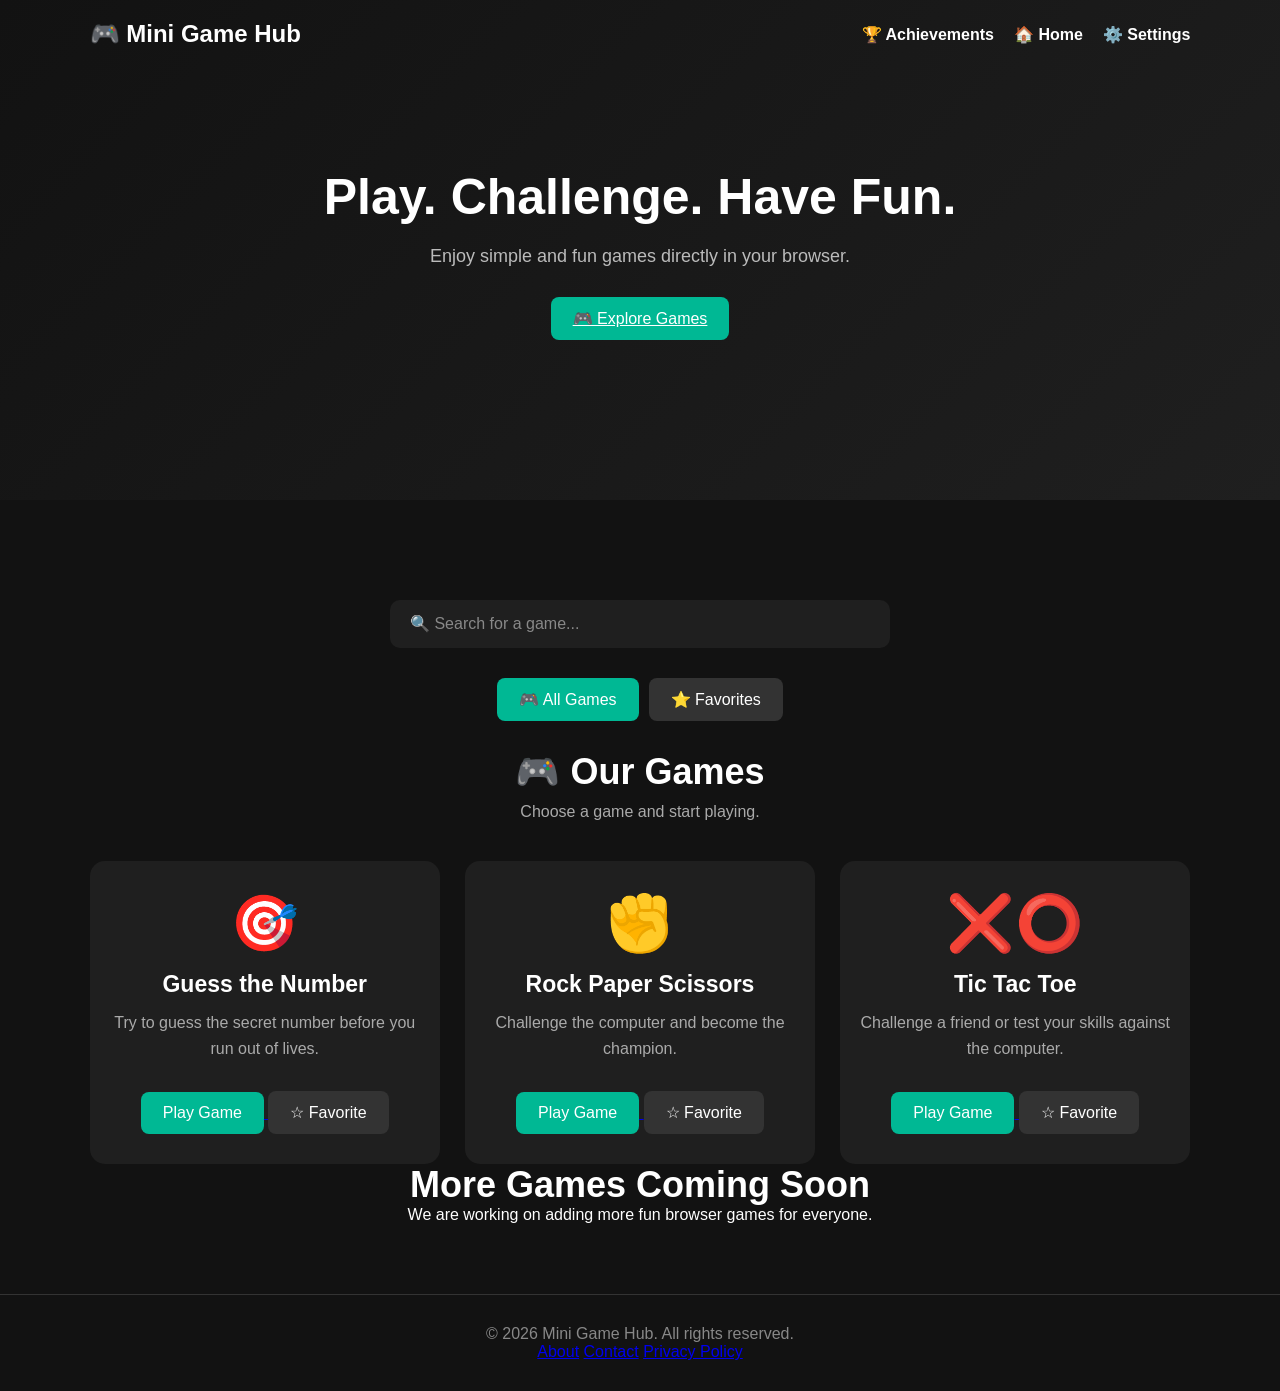
==== index.html @ bd2a7c8f "Add files via upload" ====
<!DOCTYPE html>
<html lang="en">
<head>
    <meta charset="UTF-8">
    <meta name="viewport" content="width=device-width, initial-scale=1.0">

    <meta name="description" content="Mini Game Hub - Play fun browser games for free.">

    <meta property="og:title" content="Mini Game Hub">

<meta property="og:description"
      content="Play free browser games directly in your browser.">

<meta property="og:type" content="website">

    <title>Mini Game Hub - Free Browser Games</title>

    <link rel="stylesheet" href="style.css">
    <link rel="icon" href="favicon.png">
</head>

<body>

<header class="hero">

    <nav>
    <h2>🎮 Mini Game Hub</h2>

    <div class="nav-links">
        <a href="/games/achievements.html">🏆 Achievements</a>
        <a href="index.html">🏠 Home</a>
        <a href="games/settings.html">⚙️ Settings</a>
    </div>
</nav>
    <div class="hero-content">

        <h1>Play. Challenge. Have Fun.</h1>

        <p>
            Enjoy simple and fun games directly in your browser.
        </p>

       <a href="#games" class="explore-button">
    🎮 Explore Games
</a>
    </div>

</header>


<main>

    <section id="games" class="games-section">

        <div class="search-box">
    <input
        type="text"
        id="gameSearch"
        placeholder="🔍 Search for a game..."
    >
</div>

<div class="filter-buttons">
    <button id="allGamesBtn" class="active">🎮 All Games</button>
    <button id="favoritesBtn">⭐ Favorites</button>
</div>

        <h2>🎮 Our Games</h2>

        <p class="section-description">
            Choose a game and start playing.
        </p>


        <div class="games">


            <!-- Guess the Number -->

            <div class="card game-card" data-name="guess the number">

                <div class="game-icon">🎯</div>

                <h3>Guess the Number</h3>

                <p>
                    Try to guess the secret number before you run out of lives.
                </p>

                <a href="games/guess-number.html">
                    <button>Play Game</button>
                </a>

                <button class="favorite-btn" data-game="guess the number">
                    ☆ Favorite
                </button>

            </div>


            <!-- Rock Paper Scissors -->

            <div class="card game-card" data-name="rock paper scissors">

                <div class="game-icon">✊</div>

                <h3>Rock Paper Scissors</h3>

                <p>
                    Challenge the computer and become the champion.
                </p>

                <a href="games/rock-paper-scissors.html">
                    <button>Play Game</button>
                </a>

                <button class="favorite-btn" data-game="rock paper scissors">
                    ☆ Favorite
                </button>

            </div>


            <!-- Tic Tac Toe -->

            <div class="card game-card" data-name="tic tac toe">

                <div class="game-icon">❌⭕</div>

                <h3>Tic Tac Toe</h3>

                <p>
                    Challenge a friend or test your skills against the computer.
                </p>

                <a href="games/tic-tac-toe.html">
                    <button>Play Game</button>
                </a>

               <button class="favorite-btn" data-game="tic tac toe">
                   ☆ Favorite
              </button>

            </div>


        </div>

        <section>
    <h2>More Games Coming Soon</h2>

    <p>
        We are working on adding more fun browser games for everyone.
    </p>
</section>

    </section>

</main>


<footer>

    <p>
        © 2026 Mini Game Hub. All rights reserved.
    </p>

    <div>
    <a href="pages/about.html">About</a>
    <a href="pages/contact.html">Contact</a>
    <a href="pages/privacy-policy.html">Privacy Policy</a>

    </div>

</footer>


<script src="script.js"></script>

</body>
</html>
---- style.css ----
*{
    margin:0;
    padding:0;
    box-sizing:border-box;
    font-family:Arial,sans-serif;
}

html{
    scroll-behavior:smooth;
}

body{
    background:#121212;
    color:white;
}


/* Navigation */

nav{
    display:flex;
    justify-content:space-between;
    align-items:center;

    padding:20px 7%;
}

nav h2{
    font-size:24px;
}

nav a{
    color:white;
    text-decoration:none;
}


/* Hero */

.hero{
    min-height:500px;

    background:linear-gradient(
        135deg,
        #121212,
        #1f1f1f
    );
}

.hero-content{
    text-align:center;

    padding:100px 20px;
}

.hero-content h1{
    font-size:50px;
    margin-bottom:20px;
}

.hero-content p{
    color:#bbb;
    font-size:18px;
    margin-bottom:30px;
}


/* Buttons */

button{
    padding:12px 22px;

    border:none;
    border-radius:8px;

    background:#00b894;

    color:white;

    font-size:16px;

    cursor:pointer;

    transition:.2s;
}

button:hover{
    transform:translateY(-2px);
    background:#00a383;
}

button:active{
    transform:scale(.96);
}

.explore-button{
    display:inline-block;
    padding:12px 22px;

    border:none;
    border-radius:8px;

    background:#00b894;

    color:white;

    font-size:16px;

    cursor:pointer;

    transition:.2s;
}


/* Games */

.games-section{
    padding:70px 7%;

    text-align:center;
}

.games-section h2{
    font-size:36px;
}

.section-description{
    color:#aaa;
    margin-top:10px;
    margin-bottom:40px;
}


.games{
    display:grid;

    grid-template-columns:
        repeat(auto-fit,minmax(250px,1fr));

    gap:25px;
}


.card{
    background:#1f1f1f;

    padding:30px 20px;

    border-radius:15px;

    transition:.3s;
}

.card:hover{
    transform:translateY(-8px);
}

.game-icon{
    font-size:55px;
    margin-bottom:15px;
}

.card h3{
    font-size:23px;
    margin-bottom:12px;
}

.card p{
    color:#aaa;

    line-height:1.6;

    margin-bottom:20px;
}


/* Footer */

footer{
    text-align:center;

    padding:30px;

    border-top:1px solid #333;

    color:#888;
}


/* Mobile */

@media(max-width:600px){

    .hero-content h1{
        font-size:36px;
    }

    nav{
        padding:20px;
    }

    .games-section{
        padding:50px 20px;
    }

    .container{
    margin:30px 15px;
    padding:20px;
}

.setting{
    flex-direction:column;
    gap:10px;
}

.setting label{
    justify-content:space-between;
}

}

.search-box{
    margin:30px auto;
    max-width:500px;
}

.search-box input{
    width:100%;
    padding:15px 20px;

    border:none;
    border-radius:10px;

    background:#1f1f1f;
    color:white;

    font-size:16px;
    outline:none;
}

.search-box input::placeholder{
    color:#888;
}

.search-box input:focus{
    box-shadow:0 0 0 2px #00b894;
}

.favorite-btn{
    background:#333;
    margin-top:10px;
}

.favorite-btn:hover{
    background:#444;
}

.favorite-btn.active{
    background:#e67e22;
}

.filter-buttons{
    display:flex;
    justify-content:center;
    gap:10px;
    margin-bottom:30px;
}

.filter-buttons button{
    background:#333;
}

.filter-buttons button.active{
    background:#00b894;
}

body.light{

    background:#f5f5f5;

    color:#222;

}

body.light .hero{

    background:linear-gradient(
        135deg,
        #ffffff,
        #eeeeee
    );

}

body.light nav{

    background:white;

}

body.light .card{

    background:white;

    color:#222;

}

body.light .card p{

    color:#555;

}

body.light footer{

    border-top:1px solid #ccc;

    color:#555;

}

/* ==========================
   Settings Page
========================== */

.container{
    max-width:600px;
    margin:60px auto;
    padding:30px;
    background:#1f1f1f;
    border-radius:15px;
    text-align:center;
}

.container h1{
    margin-bottom:30px;
}

.setting{
    display:flex;
    justify-content:space-between;
    align-items:center;
    background:#2a2a2a;
    padding:15px 20px;
    margin:15px 0;
    border-radius:10px;
}

.setting label{
    font-size:18px;
    width:100%;
    display:flex;
    justify-content:space-between;
    align-items:center;
}

.setting input{
    width:20px;
    height:20px;
    cursor:pointer;
}

#resetDataBtn{
    background:#e74c3c;
    margin-top:20px;
}

#resetDataBtn:hover{
    background:#c0392b;
}

.nav-links{
    display:flex;
    gap:20px;
    align-items:center;
}

.nav-links a{
    text-decoration:none;
    color:white;
    font-weight:bold;
    transition:0.3s;
}

.nav-links a:hover{
    color:#00b894;
}
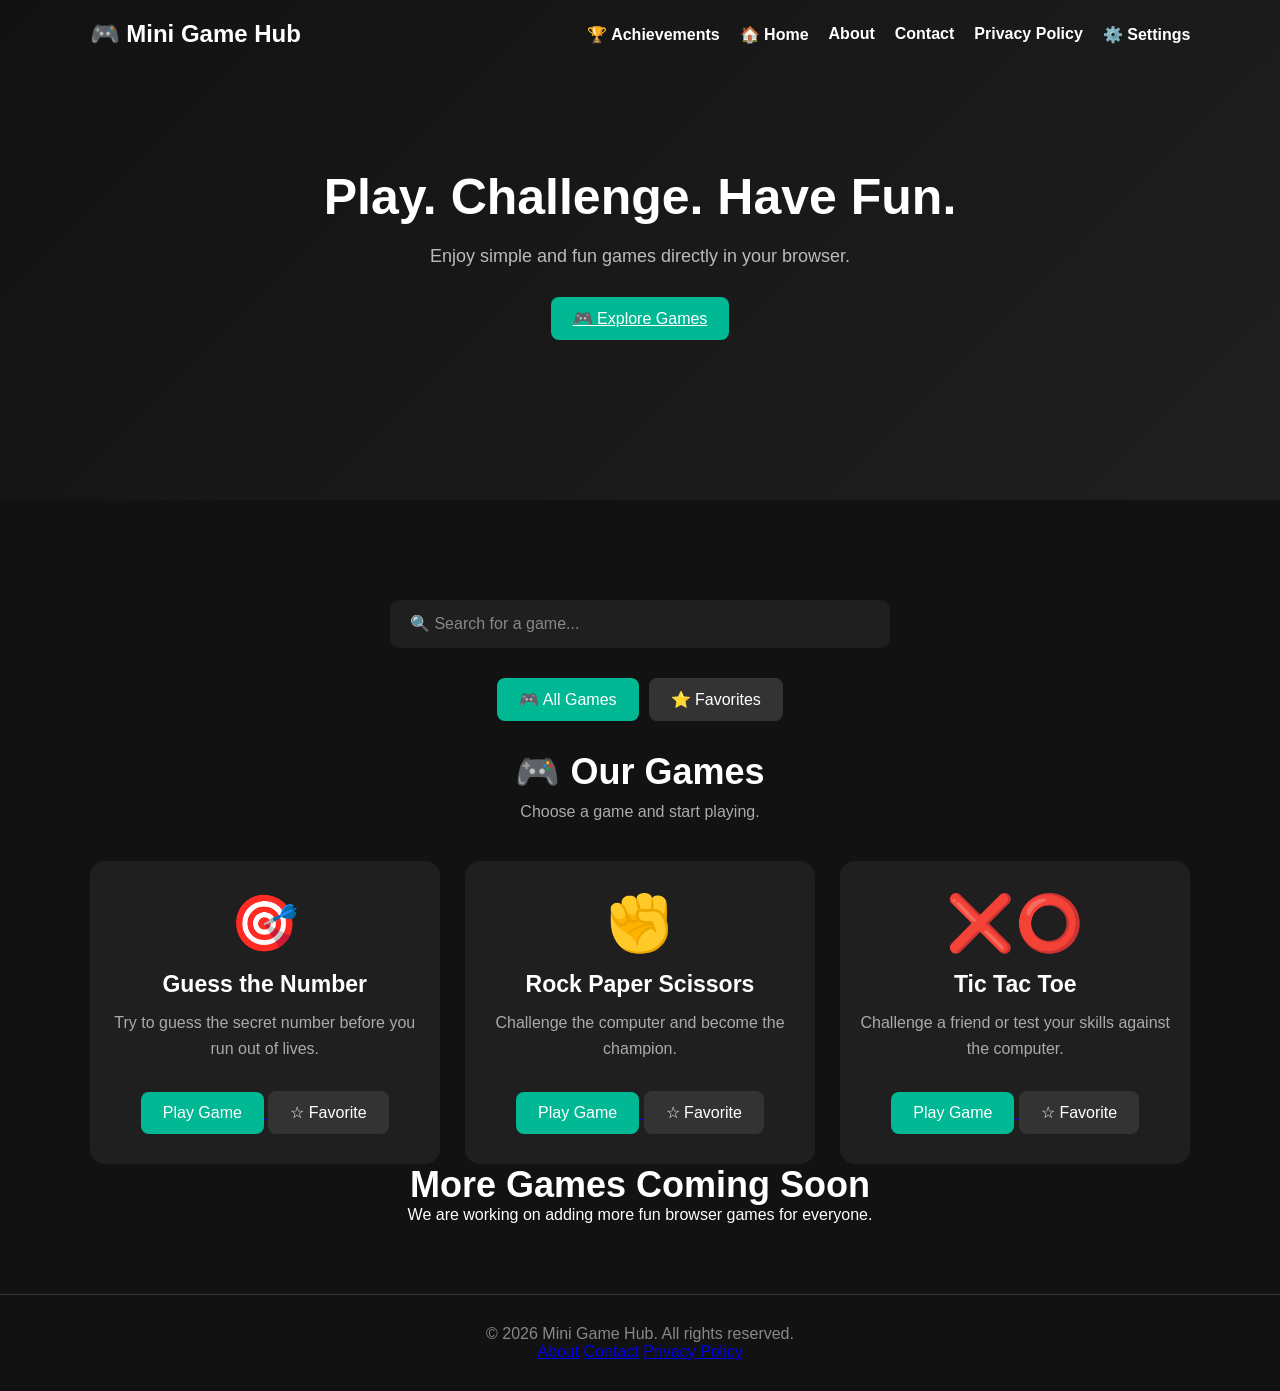
==== commit 33dbda13: "Update index.html with site verification and links Added Google site verification meta tag and updat" ====
--- a/index.html
+++ b/index.html
@@ -17,6 +17,8 @@
 
     <link rel="stylesheet" href="style.css">
     <link rel="icon" href="favicon.png">
+
+    <meta name="google-site-verification" content="qOw74gOEz4gSBHzdbRJZrsTwCs2GQt_Cc3Sxpey5POo" />
 </head>
 
 <body>
@@ -27,8 +29,11 @@
     <h2>🎮 Mini Game Hub</h2>
 
     <div class="nav-links">
-        <a href="/games/achievements.html">🏆 Achievements</a>
+        <a href="games/achievements.html">🏆 Achievements</a>
         <a href="index.html">🏠 Home</a>
+        <a href="pages/about.html">About</a>
+        <a href="pages/contact.html">Contact</a>
+        <a href="pages/privacy-policy.html">Privacy Policy</a>
         <a href="games/settings.html">⚙️ Settings</a>
     </div>
 </nav>
@@ -42,7 +47,8 @@
 
        <a href="#games" class="explore-button">
     🎮 Explore Games
-</a>
+       </a>
+
     </div>
 
 </header>
@@ -178,4 +184,4 @@
 <script src="script.js"></script>
 
 </body>
-</html>+</html>
